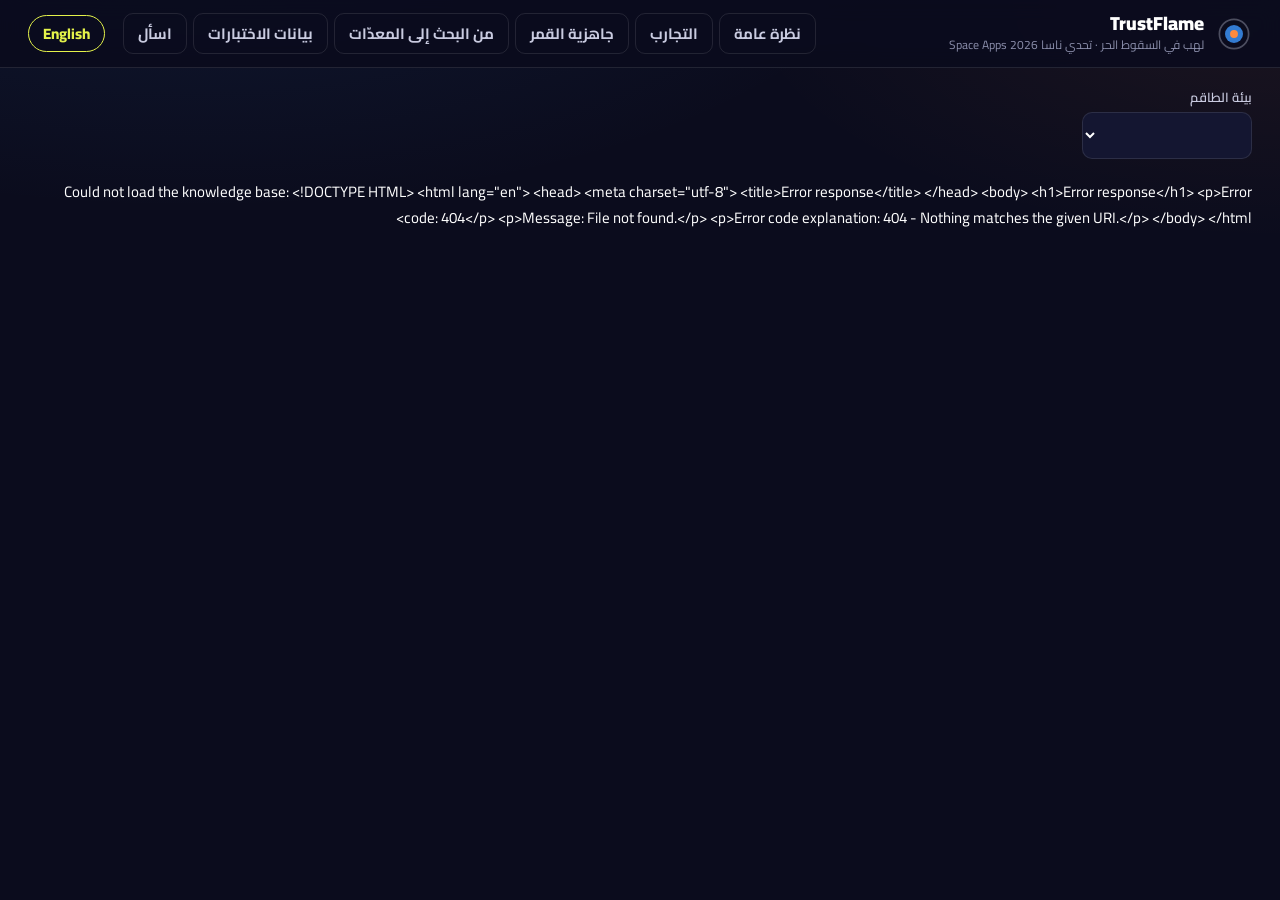
==== web/index.html @ 578441af "Step 3: website core with real NASA flame media FastAPI server and a bilingual (Arabic / English) da" ====
<!doctype html>
<html lang="ar" dir="rtl">
<head>
  <meta charset="utf-8">
  <meta name="viewport" content="width=device-width, initial-scale=1">
  <title>TrustFlame</title>
  <link rel="preconnect" href="https://fonts.googleapis.com">
  <link rel="preconnect" href="https://fonts.gstatic.com" crossorigin>
  <link rel="stylesheet" href="https://fonts.googleapis.com/css2?family=Cairo:wght@400;600;700;800;900&display=swap">
  <link rel="stylesheet" href="styles.css?v=1">
</head>
<body>
  <header class="topbar">
    <div class="brand">
      <svg class="logo" viewBox="0 0 32 32" aria-hidden="true">
        <circle cx="16" cy="16" r="13" fill="none" stroke="currentColor" stroke-width="1.5" opacity=".35"/>
        <circle cx="16" cy="16" r="8" class="logo-flame"/><circle cx="16" cy="16" r="3.5" class="logo-core"/>
      </svg>
      <div><div class="brand-name">TrustFlame</div><div class="brand-sub" data-i18n="brand_sub"></div></div>
    </div>
    <nav class="tabs" role="tablist">
      <button role="tab" data-view="overview" data-i18n="tab_overview"></button>
      <button role="tab" data-view="investigations" data-i18n="tab_investigations"></button>
      <button role="tab" data-view="moon" data-i18n="tab_moon"></button>
      <button role="tab" data-view="equipment" data-i18n="tab_equipment"></button>
      <button role="tab" data-view="data" data-i18n="tab_data"></button>
      <button role="tab" data-view="ask" data-i18n="tab_ask"></button>
    </nav>
    <button id="lang" class="lang-btn" type="button"></button>
  </header>

  <div class="filters" id="filters">
    <label class="field"><span data-i18n="scenario_label"></span><select id="scenario"></select></label>
    <div class="scenario-note" id="scenario-note"></div>
  </div>

  <main>
    <section id="view-overview" class="view"></section>
    <section id="view-investigations" class="view" hidden></section>
    <section id="view-moon" class="view" hidden></section>
    <section id="view-equipment" class="view" hidden></section>
    <section id="view-data" class="view" hidden></section>
    <section id="view-ask" class="view" hidden></section>
  </main>

  <aside id="drawer" class="drawer" hidden></aside>
  <div id="scrim" class="scrim" hidden></div>
  <div id="tooltip" class="tooltip" hidden role="status"></div>
  <footer class="foot" id="foot"></footer>
  <script type="module" src="main.js?v=1"></script>
</body>
</html>
---- web/styles.css ----
/* TrustFlame: dark theme modelled on the NASA Space Apps challenge page.
   Lime is the UI accent; chart colours use a colour-blind-checked dark palette. Works in RTL (Arabic) and LTR (English). */
:root {
  color-scheme: dark;
  --page: #0b0c1d; --surface: #141631; --surface-2: #1d2042; --surface-3: #262a52;
  --text: #ffffff; --text-2: #c9cbe0; --muted: #8b8eab;
  --grid: #262a4a; --axis: #3b3f66; --border: rgba(255, 255, 255, .10);
  --lime: #e4f24a; --lime-ink: #0b0c1d; --flame: #ff8a3d;
  --s1: #3987e5; --s2: #d95926; --s3: #199e70; --s4: #c98500; --deemph: #4a4e72; --seq-light: #1b3260;
  --good: #0ca30c; --warning: #fab219; --critical: #d03b3b;
  --good-ink: #5ad35a; --critical-ink: #ff8f8f; --warning-ink: #fbc54d;
  --radius: 14px; --shadow: 0 10px 40px rgba(0, 0, 0, .45);
  --font: "Cairo", "Segoe UI", Tahoma, system-ui, sans-serif;
}
* { box-sizing: border-box; }
body {
  margin: 0; background: var(--page); color: var(--text); font: 15px/1.7 var(--font);
  background-image: radial-gradient(1200px 500px at 15% -10%, rgba(57, 135, 229, .10), transparent 60%),
                    radial-gradient(900px 400px at 100% 0%, rgba(255, 138, 61, .07), transparent 60%);
  background-attachment: fixed;
}
h1, h2, h3, h4, p { margin: 0; }
button, select, input, textarea { font: inherit; color: inherit; }
a { color: #8fc0ff; text-underline-offset: 3px; }
:focus-visible { outline: 2px solid var(--lime); outline-offset: 2px; border-radius: 6px; }
.ltr { direction: ltr; unicode-bidi: isolate; }
[hidden] { display: none !important; }

/* top bar */
.topbar { position: sticky; top: 0; z-index: 20; display: flex; align-items: center; gap: 18px; padding: 12px 28px;
  background: rgba(11, 12, 29, .9); backdrop-filter: blur(10px); border-bottom: 1px solid var(--border); }
.brand { display: flex; align-items: center; gap: 12px; }
.logo { width: 36px; height: 36px; color: var(--text-2); flex: none; }
.logo-flame { fill: var(--s1); opacity: .9; } .logo-core { fill: var(--flame); }
.brand-name { font-weight: 900; font-size: 19px; line-height: 1.2; }
.brand-sub { color: var(--muted); font-size: 12px; white-space: nowrap; }
.tabs { display: flex; gap: 6px; margin-inline-start: auto; overflow-x: auto; scrollbar-width: none; }
.tabs::-webkit-scrollbar { display: none; }
.tabs button { border: 1px solid var(--border); background: transparent; padding: 7px 14px; border-radius: 10px; cursor: pointer; color: var(--text-2); font-weight: 700; white-space: nowrap; }
.tabs button:hover { background: var(--surface-2); color: var(--text); }
.tabs button[aria-selected="true"] { background: #fff; color: var(--lime-ink); border-color: #fff; }
.lang-btn { border: 1px solid var(--lime); background: transparent; color: var(--lime); font-weight: 800; border-radius: 999px; padding: 5px 14px; cursor: pointer; white-space: nowrap; }
.lang-btn:hover { background: var(--lime); color: var(--lime-ink); }

/* filter row */
.filters { display: flex; align-items: end; gap: 18px; flex-wrap: wrap; padding: 18px 28px 0; max-width: 1400px; margin: 0 auto; }
.field { display: grid; gap: 4px; font-size: 13px; color: var(--text-2); font-weight: 600; }
.field select, .field input { background: var(--surface); border: 1px solid var(--border); border-radius: 10px; padding: 8px 12px; min-width: 170px; font-size: 14.5px; color: var(--text); }
.field select option { background: var(--surface); }
.scenario-note { font-size: 13.5px; color: var(--text-2); padding-bottom: 9px; max-width: 820px; }
.scenario-note b { color: var(--lime); }

main { max-width: 1400px; margin: 0 auto; padding: 20px 28px 56px; }
.view { display: grid; gap: 20px; }

/* hero */
.hero { position: relative; overflow: hidden; border-radius: 22px; min-height: 380px; padding: 48px 44px; display: grid; align-content: center; gap: 18px;
  background: #07070f url("media/PSI-25_1.jpg") no-repeat; background-size: cover; background-position: left center; border: 1px solid var(--border); }
.hero::after { content: ""; position: absolute; inset: 0; background: inherit; transform: scaleX(-1); }
.hero::before { content: ""; position: absolute; inset: 0; z-index: 1; background: linear-gradient(to left, rgba(7, 7, 15, .97), rgba(7, 7, 15, .85) 45%, rgba(7, 7, 15, .1) 85%); }
html[dir="ltr"] .hero { background-position: right center; }
html[dir="ltr"] .hero::after { transform: none; }
html[dir="ltr"] .hero::before { background: linear-gradient(to right, rgba(7, 7, 15, .97), rgba(7, 7, 15, .85) 45%, rgba(7, 7, 15, .1) 85%); }
.hero > * { position: relative; z-index: 2; max-width: 720px; }
.kicker, .tag { color: var(--lime); font-weight: 800; font-size: 13.5px; }
.hero h1 { font-size: clamp(30px, 4.4vw, 54px); font-weight: 900; line-height: 1.25; }
.hero p { color: var(--text-2); font-size: 16.5px; }
.cta { display: flex; gap: 12px; flex-wrap: wrap; margin-top: 6px; }
.credit { position: absolute !important; bottom: 10px; left: 16px; font-size: 11px; color: rgba(255, 255, 255, .5); max-width: none !important; }
html[dir="ltr"] .credit { left: auto; right: 16px; }

/* cards & grids */
.card { background: var(--surface); border: 1px solid var(--border); border-radius: var(--radius); padding: 20px 22px; min-width: 0; }
.card h3 { font-size: 18px; font-weight: 800; }
.sub { color: var(--text-2); font-size: 13.5px; margin-top: 2px; }
.card-head { display: flex; justify-content: space-between; align-items: start; gap: 12px; margin-bottom: 14px; }
.grid-2 { display: grid; grid-template-columns: minmax(0, 1.25fr) minmax(0, 1fr); gap: 20px; }
.grid-even { display: grid; grid-template-columns: repeat(2, minmax(0, 1fr)); gap: 20px; }
@media (max-width: 1000px) { .grid-2, .grid-even { grid-template-columns: minmax(0, 1fr); } }
.kpis { display: grid; grid-template-columns: repeat(5, minmax(0, 1fr)); gap: 14px; }
@media (max-width: 1000px) { .kpis { grid-template-columns: repeat(2, minmax(0, 1fr)); } }
.kpi { background: var(--surface); border: 1px solid var(--border); border-radius: var(--radius); padding: 16px 18px; }
.kpi .label { color: var(--text-2); font-size: 13.5px; font-weight: 600; }
.kpi .value { font-size: 32px; font-weight: 900; line-height: 1.25; }
.kpi .hint { color: var(--muted); font-size: 12.5px; }
.insights { display: grid; grid-template-columns: repeat(3, minmax(0, 1fr)); gap: 14px; }
@media (max-width: 1000px) { .insights { grid-template-columns: minmax(0, 1fr); } }
.insight { border: 1px solid var(--border); border-inline-start: 4px solid var(--s1); border-radius: 12px; padding: 14px 16px; background: var(--surface); }
.insight.gap { border-inline-start-color: var(--flame); }
.insight .big { font-size: 17px; font-weight: 800; margin: 2px 0 6px; line-height: 1.5; }
.insight p { color: var(--text-2); font-size: 14px; }

/* chips, badges, buttons */
.chips { display: flex; flex-wrap: wrap; gap: 6px; }
.chip { display: inline-flex; align-items: center; gap: 6px; padding: 2px 10px; border-radius: 999px; background: var(--surface-2); color: var(--text-2); font-size: 12.5px; white-space: nowrap; font-weight: 600; border: 1px solid transparent; }
.chip.btn { cursor: pointer; } .chip.btn:hover { border-color: var(--lime); color: var(--text); }
.tier::before { content: ""; width: 7px; height: 7px; border-radius: 50%; background: var(--deemph); }
.tier.direct::before { background: var(--lime); } .tier.related::before { background: var(--s1); }
.badge { display: inline-flex; align-items: center; gap: 6px; font-size: 13px; font-weight: 800; padding: 3px 10px; border-radius: 8px; white-space: nowrap; }
.badge.ok { color: var(--good-ink); background: rgba(12, 163, 12, .16); }
.badge.warn { color: var(--warning-ink); background: rgba(250, 178, 25, .14); }
.badge.bad { color: var(--critical-ink); background: rgba(208, 59, 59, .18); }
.badge.meta { color: var(--text-2); background: var(--surface-2); }
.btn { border: 1px solid var(--border); background: var(--surface-2); border-radius: 10px; padding: 8px 16px; cursor: pointer; font-weight: 700; text-decoration: none; color: var(--text); display: inline-flex; align-items: center; gap: 6px; }
.btn:hover { background: var(--surface-3); }
.btn.primary { background: var(--lime); color: var(--lime-ink); border-color: transparent; font-weight: 800; }
.btn.big { padding: 12px 24px; font-size: 17px; border-radius: 6px; }
.btn.ghost { background: transparent; border-color: rgba(255, 255, 255, .35); }
.btn.small { padding: 4px 12px; font-size: 13px; }
.btn[disabled] { opacity: .5; cursor: default; }
.linklike { border: 0; background: none; padding: 0; color: #8fc0ff; cursor: pointer; text-decoration: underline; text-underline-offset: 3px; font-weight: 600; }

/* ranked rows and score bars */
.rank-row { display: grid; grid-template-columns: 26px minmax(0, 1fr) 200px; gap: 14px; align-items: center; padding: 10px 8px; border-top: 1px solid var(--grid); cursor: pointer; border-radius: 8px; }
.rank-row:first-of-type { border-top: 0; } .rank-row:hover { background: var(--surface-2); }
.rank-n { color: var(--muted); font-weight: 800; text-align: center; }
.rank-name { font-weight: 800; }
.rank-title { color: var(--text-2); font-size: 13px; white-space: nowrap; overflow: hidden; text-overflow: ellipsis; }
.score { display: grid; grid-template-columns: minmax(0, 1fr) 32px; gap: 10px; align-items: center; }
.score-num { font-weight: 900; text-align: end; }
.seg { display: flex; gap: 2px; height: 8px; background: var(--surface-2); border-radius: 4px; overflow: hidden; }
.seg i { display: block; height: 100%; }
.legend { display: flex; flex-wrap: wrap; gap: 4px 16px; font-size: 12.5px; color: var(--text-2); }
.legend span { display: inline-flex; align-items: center; gap: 6px; }
.legend i { width: 10px; height: 10px; border-radius: 2px; display: inline-block; }
.meter-row { display: grid; grid-template-columns: 260px minmax(0, 1fr) 30px; gap: 12px; align-items: center; padding: 7px 0; }
.meter-row button { text-align: start; }
.meter { height: 8px; background: var(--seq-light); border-radius: 4px; } .meter i { display: block; height: 100%; background: var(--s1); border-radius: 4px; }
.meter-val { text-align: end; font-weight: 800; }

/* charts: numeric axes stay left-to-right in both languages */
.chart { width: 100%; direction: ltr; }
.chart svg { display: block; width: 100%; height: auto; overflow: visible; }
.chart text { fill: var(--text-2); font-size: 12.5px; font-family: var(--font); }
.chart .tick { fill: var(--muted); } .chart .name { fill: var(--text); font-weight: 600; }
.chart .gridline { stroke: var(--grid); } .chart .axis { stroke: var(--axis); }
.chart .ref { stroke: var(--lime); opacity: .75; } .chart .ref-label { fill: var(--lime); font-size: 12px; font-weight: 700; }
.chart .hit { fill: transparent; cursor: pointer; } .chart .hl { fill: var(--surface-2); opacity: 0; } .chart g:hover > .hl { opacity: 1; }
.chart .dot { stroke: var(--surface); stroke-width: 2; }
.tooltip { position: fixed; z-index: 60; pointer-events: none; background: var(--surface-2); border: 1px solid var(--border); box-shadow: var(--shadow); border-radius: 10px; padding: 9px 12px; font-size: 13px; max-width: 320px; }
.tooltip .t-title { font-weight: 800; margin-bottom: 3px; }
.tooltip .t-row { display: flex; justify-content: space-between; gap: 16px; color: var(--text-2); }
.tooltip .t-row b { color: var(--text); }

/* investigation cards */
.inv-filters { display: flex; flex-wrap: wrap; gap: 14px; align-items: end; }
.inv-filters .count { margin-inline-start: auto; color: var(--text-2); font-size: 14px; padding-bottom: 9px; }
.inv-card { display: grid; grid-template-columns: 38px minmax(0, 1fr) 220px; gap: 16px; padding: 18px 20px; cursor: pointer; }
.inv-card:hover { border-color: var(--lime); }
.inv-card .n { font-size: 22px; font-weight: 900; color: var(--muted); text-align: center; }
.inv-card h3 { font-size: 19px; font-weight: 900; }
.inv-card .title { color: var(--text-2); font-size: 13.5px; margin-bottom: 8px; }
.facts { display: flex; flex-wrap: wrap; gap: 4px 18px; font-size: 13.5px; color: var(--text-2); margin-top: 10px; }
.facts b { color: var(--text); }
.inv-card .sum { margin-top: 8px; font-size: 14px; color: var(--text-2); display: -webkit-box; -webkit-line-clamp: 2; -webkit-box-orient: vertical; overflow: hidden; }
.inv-side { display: grid; gap: 6px; align-content: start; }
.inv-side .total { font-size: 28px; font-weight: 900; line-height: 1.2; }
.inv-side .total small { font-size: 13px; color: var(--muted); font-weight: 500; }
.inv-side .why { font-size: 12.5px; color: var(--text-2); }
@media (max-width: 760px) { .inv-card { grid-template-columns: minmax(0, 1fr); } .inv-card .n { display: none; } }

/* drawer: slides in from the end side */
.scrim { position: fixed; inset: 0; background: rgba(0, 0, 0, .55); z-index: 30; }
.drawer { position: fixed; top: 0; bottom: 0; left: 0; width: min(720px, 100vw); z-index: 40; background: var(--surface); box-shadow: var(--shadow);
  overflow-y: auto; padding: 22px 26px 44px; display: grid; gap: 18px; align-content: start; border-inline-end: 1px solid var(--border); }
html[dir="ltr"] .drawer { left: auto; right: 0; }
.drawer h2 { font-size: 26px; font-weight: 900; line-height: 1.3; }
.drawer .close { position: sticky; top: 0; justify-self: end; z-index: 2; }
.drawer section { display: grid; gap: 8px; }
.drawer h4 { font-size: 14px; color: var(--lime); font-weight: 800; }
.lead { font-size: 15.5px; }
.prose { white-space: pre-line; color: var(--text-2); font-size: 13.5px; }
.kv { display: grid; grid-template-columns: 170px minmax(0, 1fr); gap: 5px 14px; font-size: 14px; }
.kv dt { color: var(--text-2); } .kv dd { margin: 0; }
details { border-top: 1px solid var(--grid); padding-top: 9px; }
details summary { cursor: pointer; font-weight: 700; }
details > div, details > ul { margin-top: 8px; }
ul.plain { margin: 0; padding-inline-start: 20px; display: grid; gap: 5px; color: var(--text-2); font-size: 13.5px; }
.warn { font-size: 13.5px; color: var(--text-2); border-inline-start: 4px solid var(--warning); padding: 6px 12px; background: var(--surface-2); border-radius: 8px; }
.empty { color: var(--text-2); padding: 28px; text-align: center; }
.foot { max-width: 1400px; margin: 0 auto; padding: 0 28px 32px; color: var(--muted); font-size: 12.5px; }

@media (max-width: 900px) {
  .topbar { flex-wrap: wrap; padding: 10px 16px; }
  .tabs { order: 3; width: 100%; margin: 0; }
  main, .filters { padding-left: 16px; padding-right: 16px; }
  .hero { padding: 32px 22px; min-height: 320px; }
  .rank-row { grid-template-columns: 22px minmax(0, 1fr) 120px; }
  .kv { grid-template-columns: 120px minmax(0, 1fr); }
}

/* Moon readiness tool */
.eq-hero { display: grid; gap: 8px; padding: 8px 0 4px; }
.eq-hero h1 { font-size: clamp(28px, 3.8vw, 46px); font-weight: 900; line-height: 1.25; }
.moon-controls { display: grid; gap: 16px; }
.moon-sliders { display: grid; grid-template-columns: repeat(2, minmax(0, 1fr)); gap: 24px; }
@media (max-width: 760px) { .moon-sliders { grid-template-columns: minmax(0, 1fr); } }
.moon-slider { display: grid; gap: 6px; font-weight: 700; color: var(--text-2); }
.moon-slider b { color: var(--lime); font-size: 18px; }
.moon-slider input[type=range] { width: 100%; accent-color: var(--lime); }
.chip.on { background: var(--lime); color: var(--lime-ink); }
.kpi.alarm { border-color: var(--critical); }
.kpi.alarm .value { color: var(--critical-ink); }
.moon-inv { padding: 10px 0; border-top: 1px solid var(--grid); display: grid; gap: 4px; }
.moon-inv:first-of-type { border-top: 0; }
.moon-outcome { font-size: 13px; color: var(--text-2); }
.warn-card { border-inline-start: 4px solid var(--warning); font-size: 14px; color: var(--text-2); }
table.cmp { border-collapse: collapse; width: 100%; font-size: 14px; }
table.cmp th, table.cmp td { text-align: start; vertical-align: top; padding: 8px 10px; border-top: 1px solid var(--grid); }
table.cmp thead th { border-top: 0; color: var(--text-2); font-size: 13px; }

/* data explorer */
.table-wrap { overflow: auto; max-height: 480px; border: 1px solid var(--grid); border-radius: 10px; direction: ltr; }
table.data { border-collapse: collapse; width: 100%; font-size: 13.5px; }
table.data th, table.data td { padding: 6px 10px; border-bottom: 1px solid var(--grid); white-space: nowrap; text-align: left; font-variant-numeric: tabular-nums; }
table.data th { position: sticky; top: 0; background: var(--surface-2); font-weight: 700; font-size: 13px; z-index: 1; }
table.data td.norm { background: rgba(57, 135, 229, .10); }
table.data th.norm { background: #22325c; }

/* Ask */
.ask-wrap { display: grid; gap: 20px; max-width: 1000px; margin: 0 auto; width: 100%; }
.ask-title { font-size: clamp(26px, 3.4vw, 40px); font-weight: 900; line-height: 1.3; }
.ask-form { display: grid; grid-template-columns: minmax(0, 1fr) auto; gap: 10px; margin-top: 14px; }
.ask-form textarea { resize: vertical; min-height: 52px; background: var(--surface-2); border: 1px solid var(--border); border-radius: 12px; padding: 12px 14px; font-size: 16px; }
.ask-form textarea:focus { border-color: var(--lime); outline: none; }
.msg-q { font-weight: 800; font-size: 18px; }
.pipeline { display: flex; gap: 6px; flex-wrap: wrap; font-size: 12.5px; color: var(--muted); }
.pipeline span { padding: 2px 10px; border-radius: 999px; background: var(--surface-2); font-weight: 600; }
.pipeline span.done { color: var(--good-ink); } .pipeline span.now { color: var(--lime-ink); background: var(--lime); }
.ai { border: 1px solid var(--border); border-radius: var(--radius); padding: 14px 16px; background: var(--surface); display: grid; gap: 12px; }
.ai-head { display: flex; align-items: center; gap: 10px; flex-wrap: wrap; }
.why { color: var(--text-2); font-size: 13.5px; }
.ai-text { font-size: 16.5px; line-height: 1.9; } .ai-text.en { font-size: 14px; color: var(--text-2); }
.claims { display: grid; gap: 9px; }
.claim { display: grid; grid-template-columns: 110px minmax(0, 1fr); gap: 10px; font-size: 13.5px; }
.claim.unsupported .c-text { text-decoration: line-through; color: var(--muted); }
.c-src { color: var(--text-2); font-size: 12.5px; margin-top: 2px; }
.stats { font-size: 12.5px; color: var(--muted); }
.spinner { width: 15px; height: 15px; border: 2px solid var(--grid); border-top-color: var(--lime); border-radius: 50%; display: inline-block; animation: spin .8s linear infinite; vertical-align: -2px; }
@keyframes spin { to { transform: rotate(360deg); } }
.evidence { display: grid; gap: 8px; }
.ev { border: 1px solid var(--grid); border-radius: 10px; padding: 9px 12px; font-size: 13px; cursor: pointer; }
.ev-head { display: flex; justify-content: space-between; gap: 10px; font-weight: 700; } .ev-head span { color: var(--muted); font-weight: 400; }
.ev p { color: var(--text-2); margin-top: 3px; display: -webkit-box; -webkit-line-clamp: 3; -webkit-box-orient: vertical; overflow: hidden; }
.ev.open p { display: block; }
@media (max-width: 900px) { .claim { grid-template-columns: minmax(0, 1fr); } }
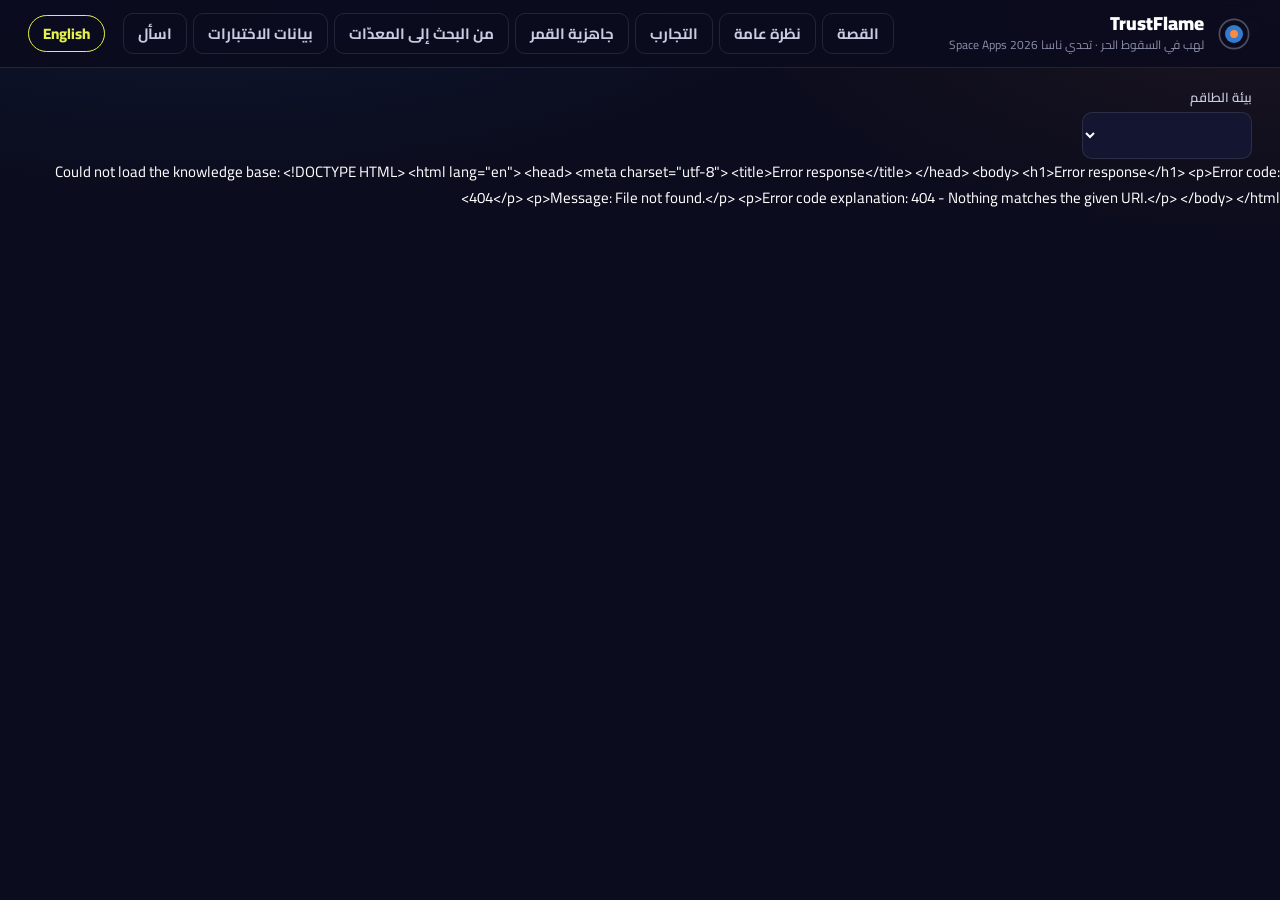
==== commit d06d8801: "Step 8: story home page told by scrolling - web/story.js: 10 scenes on a sticky stage (real ISS flam" ====
--- a/web/index.html
+++ b/web/index.html
@@ -19,6 +19,7 @@
       <div><div class="brand-name">TrustFlame</div><div class="brand-sub" data-i18n="brand_sub"></div></div>
     </div>
     <nav class="tabs" role="tablist">
+      <button role="tab" data-view="story" data-i18n="tab_story"></button>
       <button role="tab" data-view="overview" data-i18n="tab_overview"></button>
       <button role="tab" data-view="investigations" data-i18n="tab_investigations"></button>
       <button role="tab" data-view="moon" data-i18n="tab_moon"></button>
@@ -35,7 +36,8 @@
   </div>
 
   <main>
-    <section id="view-overview" class="view"></section>
+    <section id="view-story" class="view"></section>
+    <section id="view-overview" class="view" hidden></section>
     <section id="view-investigations" class="view" hidden></section>
     <section id="view-moon" class="view" hidden></section>
     <section id="view-equipment" class="view" hidden></section>
--- a/web/styles.css
+++ b/web/styles.css
@@ -244,3 +244,152 @@
 .ev p { color: var(--text-2); margin-top: 3px; display: -webkit-box; -webkit-line-clamp: 3; -webkit-box-orient: vertical; overflow: hidden; }
 .ev.open p { display: block; }
 @media (max-width: 900px) { .claim { grid-template-columns: minmax(0, 1fr); } }
+
+/* research to equipment */
+.eq-kpis { grid-template-columns: repeat(4, minmax(0, 1fr)); }
+.eq-key { border-inline-start: 4px solid var(--flame); display: grid; gap: 10px; }
+.eq-key h2 { font-size: 22px; font-weight: 900; line-height: 1.4; }
+.eq-nav { margin: 4px 0; }
+.eq-cat { scroll-margin-top: 90px; }
+.eq-cat .sub { color: var(--text-2); font-size: 14px; margin-top: 4px; }
+.eq-cols { display: grid; grid-template-columns: minmax(0, 1.4fr) minmax(0, 1fr); gap: 22px; }
+@media (max-width: 1000px) { .eq-cols { grid-template-columns: minmax(0, 1fr); } }
+.eq-col-title { font-size: 13.5px; color: var(--lime); font-weight: 800; margin-bottom: 2px; }
+.eq-link { border-top: 1px solid var(--border); padding: 12px 0; display: grid; gap: 6px; }
+.eq-link p { font-size: 14px; }
+.eq-link-head { display: flex; align-items: center; gap: 8px; flex-wrap: wrap; }
+.eq-acc { color: var(--muted); font-size: 12px; }
+.quote { margin: 0; padding: 2px 0 2px 12px; border-left: 3px solid var(--s3); color: var(--text-2); font-size: 13.5px; font-style: italic; line-height: 1.6; text-align: left; }
+.eq-src { font-size: 12.5px; }
+.chip.spin { background: rgba(25, 158, 112, .18); color: #7fe0bd; }
+.eq-section { font-size: 20px; font-weight: 900; margin-top: 10px; }
+.eq-lesson { display: grid; gap: 8px; align-content: start; }
+
+/* oxygen share vs amount card (Moon page) */
+.o2-grid { display: grid; grid-template-columns: repeat(3, minmax(0, 1fr)); gap: 14px; margin-bottom: 12px; }
+@media (max-width: 900px) { .o2-grid { grid-template-columns: minmax(0, 1fr); } }
+.o2-col { background: var(--surface-2); border-radius: 12px; padding: 12px 14px; display: grid; gap: 4px; align-content: start; }
+.o2-col.hi { outline: 1px solid var(--flame); }
+.o2-col .label { color: var(--text-2); font-weight: 700; font-size: 13.5px; }
+.o2-row { display: flex; justify-content: space-between; gap: 10px; font-size: 13.5px; color: var(--text-2); }
+.o2-row b { color: var(--text); }
+.o2-big { font-size: 30px; font-weight: 900; color: var(--flame); line-height: 1.2; }
+.o2-big.small { font-size: 22px; color: var(--text); margin-top: 6px; }
+
+/* team test results on the Ask page */
+.eval { margin-top: 12px; font-size: 13.5px; color: var(--text-2); }
+.eval summary { cursor: pointer; display: flex; gap: 8px; align-items: center; }
+.eval table { margin-top: 8px; }
+
+/* ---------- story (home page): a sticky stage with steps scrolling over it ---------- */
+main:has(> #view-story:not([hidden])) { max-width: none; padding: 0; }
+.story { position: relative; --tb: 64px; --sh: calc(100vh - var(--tb)); }
+@supports (height: 100dvh) { .story { --sh: calc(100dvh - var(--tb)); } }
+.st-progress { position: sticky; top: var(--tb); height: 3px; margin-bottom: -3px; z-index: 6; }
+.st-progress i { display: block; height: 100%; width: 0; background: var(--lime); }
+.st-stage { position: sticky; top: var(--tb); height: var(--sh); overflow: hidden; background: #05060f; }
+.st-layer { position: absolute; inset: 0; opacity: 0; visibility: hidden; transition: opacity .7s ease, visibility 0s .7s; background: #070818; }
+.st-layer.on { opacity: 1; visibility: visible; transition: opacity .7s ease; }
+.st-layer video, .st-layer img { position: absolute; inset: 0; width: 100%; height: 100%; object-fit: cover; }
+.st-shade { position: absolute; inset: 0; background: linear-gradient(to top, rgba(5, 6, 15, .9), rgba(5, 6, 15, .3) 55%, rgba(5, 6, 15, .55)); }
+.st-credit { position: absolute; top: 12px; inset-inline-end: 16px; z-index: 2; font-size: 11.5px; color: rgba(255, 255, 255, .62); }
+.k-flame video { inset: 0 auto 0 0; width: 64%; filter: brightness(1.8); }
+[dir="ltr"] .k-flame video { inset: 0 0 0 auto; }
+.k-flame .st-shade { background: linear-gradient(to top, rgba(5, 6, 15, .75), rgba(5, 6, 15, 0) 40%); }
+.k-apollo, .k-mir { background: radial-gradient(55% 55% at 50% 45%, rgba(255, 138, 61, .17), transparent 70%), #05060f; }
+
+.st-steps { position: relative; z-index: 3; margin-top: calc(-1 * var(--sh)); pointer-events: none; }
+.st-step { min-height: calc(var(--sh) * 1.2); display: flex; align-items: center; padding: 0 6vw; }
+.st-step.first, .st-step.last { min-height: var(--sh); }
+.st-panel { pointer-events: auto; width: min(480px, 42vw); display: grid; gap: 14px; padding: 26px 28px; border-radius: 20px;
+  background: rgba(11, 12, 29, .82); border: 1px solid var(--border); backdrop-filter: blur(10px);
+  opacity: .2; transform: translateY(26px); transition: opacity .5s ease, transform .5s ease; }
+.st-step.on .st-panel { opacity: 1; transform: none; }
+.st-panel h1 { font-size: clamp(27px, 3.6vw, 50px); font-weight: 900; line-height: 1.25; }
+.st-panel h2 { font-size: clamp(21px, 2.5vw, 33px); font-weight: 900; line-height: 1.35; }
+.st-panel p { color: var(--text-2); font-size: 15.5px; }
+.st-panel p.after { color: var(--text); border-inline-start: 3px solid var(--s3); padding-inline-start: 12px; font-size: 14.5px; }
+.st-panel .cta { display: flex; gap: 12px; align-items: center; flex-wrap: wrap; }
+.st-hint { color: var(--lime); font-weight: 800; animation: st-bob 1.6s ease-in-out infinite; }
+@keyframes st-bob { 50% { transform: translateY(5px); } }
+.st-quote { margin: 0; padding-left: 12px; border-left: 3px solid var(--flame); display: grid; gap: 4px; text-align: left; direction: ltr; }
+.st-quote blockquote { margin: 0; font-style: italic; color: #fff; font-size: 14.5px; line-height: 1.6; }
+.st-quote figcaption { font-size: 12px; }
+
+.st-viz { position: absolute; z-index: 2; inset-inline-end: 6vw; top: 50%; transform: translateY(-50%); width: min(44vw, 580px); }
+.viz-title { color: var(--lime); font-weight: 800; font-size: 14px; margin-bottom: 12px; }
+.viz-note { color: var(--muted); font-size: 12.5px; margin-top: 10px; }
+.gap-chart .viz-note { color: var(--critical-ink); font-weight: 800; font-size: 14.5px; }
+
+.bignum { text-align: center; }
+.bn-year { font-size: clamp(70px, 15vw, 230px); font-weight: 900; line-height: 1; color: rgba(255, 255, 255, .07); }
+.bn-val { font-size: clamp(64px, 11vw, 170px); font-weight: 900; line-height: 1; color: var(--flame); margin-top: -.42em; }
+.bn-label { color: var(--text-2); font-weight: 700; font-size: clamp(14px, 1.4vw, 19px); margin-top: 8px; }
+
+.vbars-row { display: grid; grid-template-columns: repeat(3, minmax(0, 1fr)); gap: 18px; align-items: end; text-align: center; }
+.vbar-val { font-weight: 900; font-size: clamp(20px, 2.4vw, 32px); }
+.vbar-track { height: clamp(120px, 34vh, 300px); display: flex; align-items: flex-end; background: rgba(255, 255, 255, .06); border-radius: 10px; overflow: hidden; margin: 6px 0; }
+.vbar-track i { display: block; width: 100%; height: 0; background: var(--s1); transition: height 1s cubic-bezier(.2, .8, .2, 1); transition-delay: calc(var(--i) * .22s); }
+.st-layer.on .vbar-track i { height: var(--h); }
+.vbar.hot .vbar-track i { background: var(--flame); } .vbar.hot .vbar-val { color: var(--flame); }
+.vbar-name { font-weight: 800; font-size: 14px; } .vbar-sub { color: var(--muted); font-size: 12.5px; }
+
+.counters { display: grid; grid-template-columns: repeat(3, minmax(0, 1fr)); gap: 14px; text-align: center; }
+.counter b { display: block; font-size: clamp(30px, 5vw, 76px); font-weight: 900; color: var(--lime); line-height: 1.15; }
+.counter span { color: #fff; font-weight: 700; font-size: 13.5px; }
+
+.gap-rows { position: relative; display: grid; gap: 9px; padding-top: 24px; }
+.gap-row { position: relative; z-index: 1; }
+.gap-name { font-size: 12.5px; color: var(--text-2); display: flex; gap: 8px; } .gap-name b { color: #fff; }
+.gap-track { height: 14px; background: rgba(255, 255, 255, .06); border-radius: 4px; overflow: hidden; }
+.gap-track i { display: block; height: 100%; width: 0; background: var(--s1); border-radius: 4px; transition: width .9s ease; transition-delay: calc(var(--i) * .12s); }
+.st-layer.on .gap-track i { width: var(--w); }
+.gap-zone { position: absolute; top: 22px; bottom: 0; border-left: 1px dashed var(--critical); border-right: 1px dashed var(--critical);
+  background: repeating-linear-gradient(135deg, rgba(208, 59, 59, .30) 0 6px, rgba(208, 59, 59, .10) 6px 12px); }
+.gap-zone span { position: absolute; top: 50%; left: 50%; transform: translate(-50%, -50%); white-space: nowrap; font-size: 12px; font-weight: 800; color: var(--critical-ink); background: rgba(5, 6, 15, .78); padding: 1px 7px; border-radius: 6px; z-index: 2; }
+.gap-line { position: absolute; top: 0; bottom: 0; border-left: 2px solid; }
+.gap-line span { position: absolute; top: 0; white-space: nowrap; font-size: 11.5px; font-weight: 800; line-height: 1.4; }
+.gap-line.earth { border-color: var(--s3); color: #7fe0bd; } .gap-line.moon { border-color: var(--flame); color: var(--flame); }
+.gap-line.earth span { transform: translateX(-100%); padding-right: 6px; } .gap-line.moon span { padding-left: 6px; }
+
+.pipe { list-style: none; margin: 0; padding: 0; display: grid; gap: 10px; }
+.pipe li { display: flex; gap: 12px; align-items: center; padding: 10px 14px; border-radius: 12px; background: rgba(20, 22, 49, .9); border: 1px solid var(--border);
+  opacity: .18; transition: opacity .45s ease; transition-delay: calc(var(--i) * .32s); }
+.st-layer.on .pipe li { opacity: 1; }
+.pipe li.guard { border-color: var(--lime); }
+.pipe-n { flex: none; width: 30px; height: 30px; border-radius: 50%; display: grid; place-items: center; font-weight: 900; background: var(--surface-3); }
+.pipe li.guard .pipe-n { background: var(--lime); color: var(--lime-ink); }
+.pipe-sub { color: var(--text-2); font-size: 13px; }
+
+.proof { display: grid; gap: 10px; padding: 16px 18px; border-radius: 16px; background: rgba(20, 22, 49, .92); border: 1px solid var(--border); max-height: 82%; overflow: auto; }
+.proof-q { font-weight: 800; font-size: 14.5px; text-align: left; }
+.proof-claim { display: grid; gap: 4px; justify-items: start; text-align: left; direction: ltr; }
+.proof-claim p { font-size: 13.5px; color: var(--text); margin: 0; }
+.proof-claim.bad p { text-decoration: line-through; color: var(--muted); }
+.proof-src { font-size: 11.5px; color: var(--muted); }
+.proof-declined { border-top: 1px solid var(--border); padding-top: 10px; display: grid; gap: 6px; justify-items: start; direction: ltr; }
+.proof .viz-note { margin: 0; }
+
+.tiles { display: grid; grid-template-columns: repeat(2, minmax(0, 1fr)); gap: 10px; }
+.tile { display: grid; gap: 2px; align-content: start; padding: 12px 14px; border-radius: 12px; background: rgba(20, 22, 49, .9); border: 1px solid var(--border); }
+.tile b { color: var(--lime); font-size: 19px; font-weight: 900; } .tile span { color: var(--text-2); font-size: 12.5px; line-height: 1.5; }
+
+.st-links { display: grid; grid-template-columns: repeat(2, minmax(0, 1fr)); gap: 10px; }
+.st-link { display: grid; gap: 2px; text-align: start; padding: 12px 14px; border-radius: 12px; cursor: pointer; background: var(--surface-2); border: 1px solid var(--border); }
+.st-link:hover { border-color: var(--lime); } .st-link b { font-size: 15px; } .st-link span { color: var(--text-2); font-size: 12.5px; }
+.st-step.last .st-panel { width: min(620px, 88vw); margin: 0 auto; }
+
+@media (max-width: 900px) {
+  .st-step { align-items: flex-end; padding: 0 12px 3vh; }
+  .st-panel { width: 100%; padding: 16px 18px; gap: 9px; border-radius: 16px; }
+  .st-panel p { font-size: 14px; } .st-quote blockquote { font-size: 13.5px; }
+  .st-viz { inset-inline: 14px; width: auto; top: 44px; transform: none; }
+  .bn-val { margin-top: -.5em; }
+  .k-flame video, [dir="ltr"] .k-flame video { inset: 0 0 auto 0; width: 100%; height: 58%; }
+  .vbar-track { height: clamp(90px, 20vh, 180px); }
+  .proof { max-height: 44%; } .tiles .tile span { font-size: 12px; }
+  .st-shade { background: linear-gradient(to top, rgba(5, 6, 15, .95) 40%, rgba(5, 6, 15, .25) 75%, rgba(5, 6, 15, .5)); }
+}
+@media (prefers-reduced-motion: reduce) {
+  .st-layer, .st-panel, .vbar-track i, .gap-track i, .pipe li { transition: none !important; } .st-hint { animation: none; }
+}
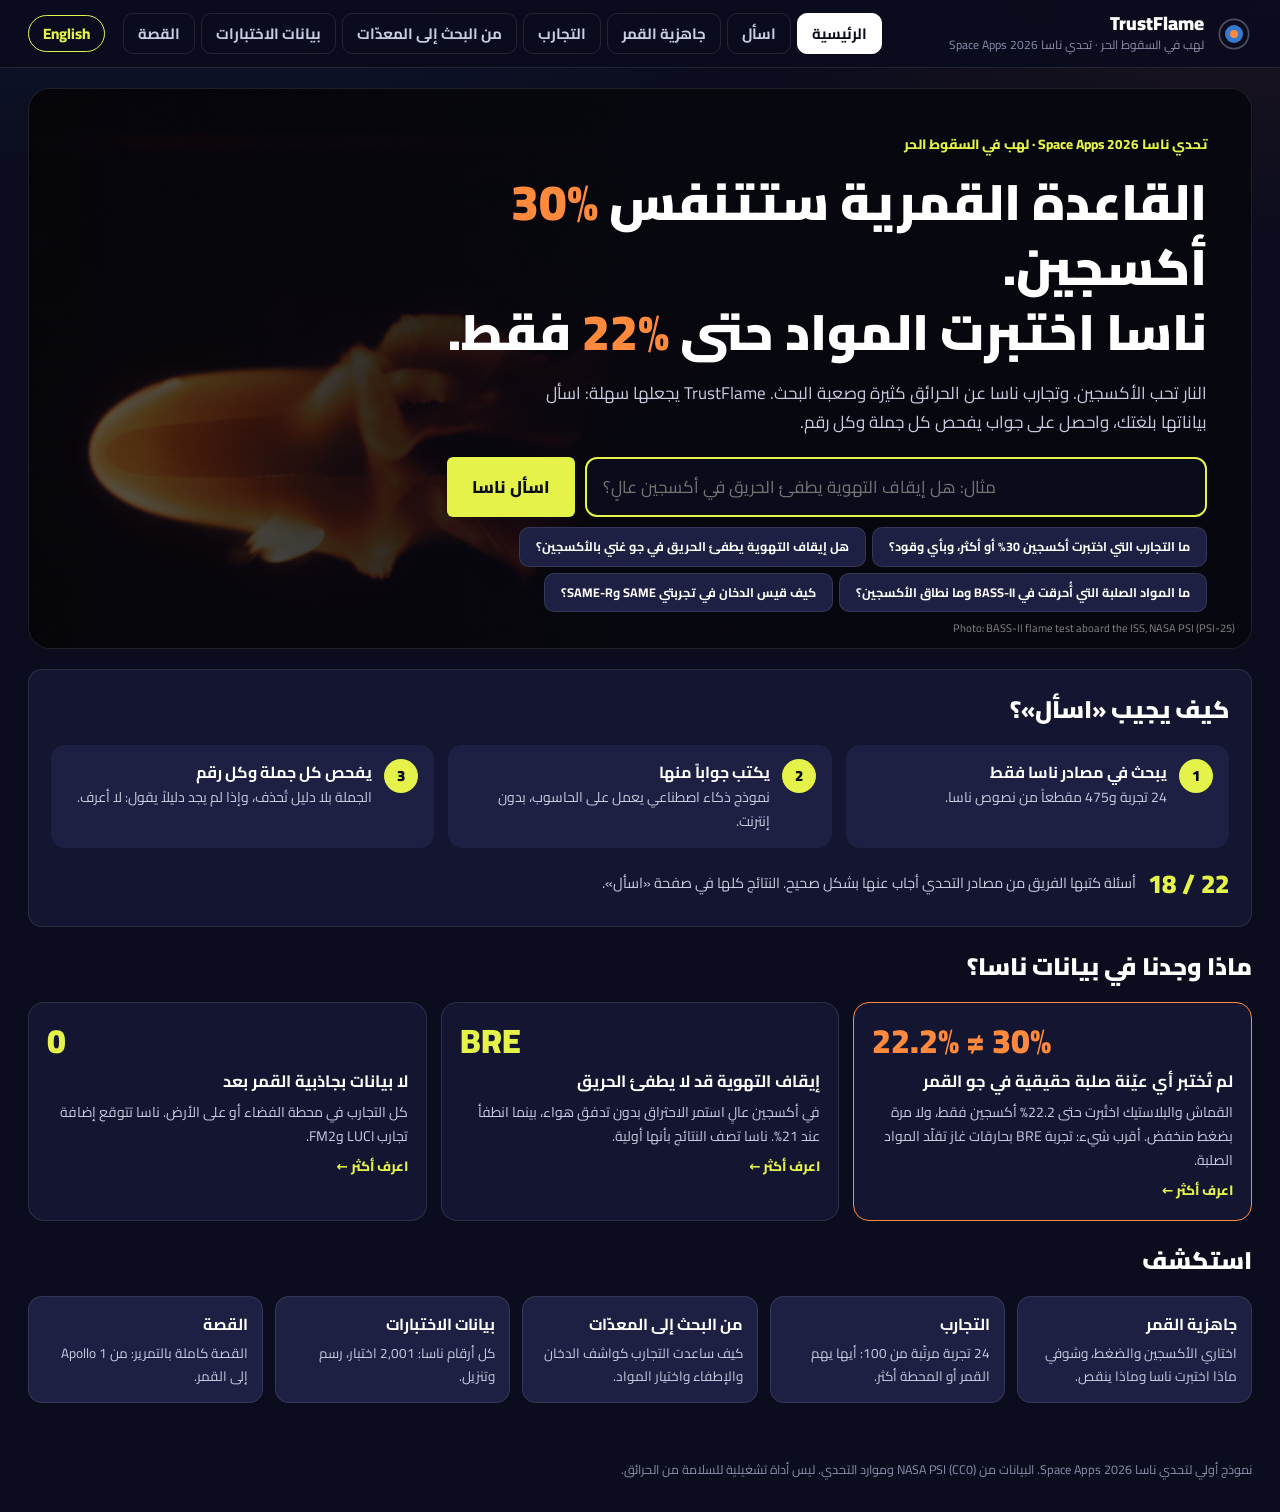
==== commit b4c5047d: "Simple home page with Ask in front; simpler equipment page; Ask searches on the public link - web/ho" ====
--- a/web/index.html
+++ b/web/index.html
@@ -19,13 +19,13 @@
       <div><div class="brand-name">TrustFlame</div><div class="brand-sub" data-i18n="brand_sub"></div></div>
     </div>
     <nav class="tabs" role="tablist">
-      <button role="tab" data-view="story" data-i18n="tab_story"></button>
-      <button role="tab" data-view="overview" data-i18n="tab_overview"></button>
+      <button role="tab" data-view="home" data-i18n="tab_home"></button>
+      <button role="tab" data-view="ask" data-i18n="tab_ask"></button>
+      <button role="tab" data-view="moon" data-i18n="tab_moon"></button>
       <button role="tab" data-view="investigations" data-i18n="tab_investigations"></button>
-      <button role="tab" data-view="moon" data-i18n="tab_moon"></button>
       <button role="tab" data-view="equipment" data-i18n="tab_equipment"></button>
       <button role="tab" data-view="data" data-i18n="tab_data"></button>
-      <button role="tab" data-view="ask" data-i18n="tab_ask"></button>
+      <button role="tab" data-view="story" data-i18n="tab_story"></button>
     </nav>
     <button id="lang" class="lang-btn" type="button"></button>
   </header>
@@ -36,7 +36,8 @@
   </div>
 
   <main>
-    <section id="view-story" class="view"></section>
+    <section id="view-home" class="view"></section>
+    <section id="view-story" class="view" hidden></section>
     <section id="view-overview" class="view" hidden></section>
     <section id="view-investigations" class="view" hidden></section>
     <section id="view-moon" class="view" hidden></section>
--- a/web/styles.css
+++ b/web/styles.css
@@ -319,6 +319,7 @@
 .st-viz { position: absolute; z-index: 2; inset-inline-end: 6vw; top: 50%; transform: translateY(-50%); width: min(44vw, 580px); }
 .viz-title { color: var(--lime); font-weight: 800; font-size: 14px; margin-bottom: 12px; }
 .viz-note { color: var(--muted); font-size: 12.5px; margin-top: 10px; }
+.viz-foot { color: var(--muted); font-size: 12px; margin-top: 6px; line-height: 1.6; }
 .gap-chart .viz-note { color: var(--critical-ink); font-weight: 800; font-size: 14.5px; }
 
 .bignum { text-align: center; }
@@ -393,3 +394,82 @@
 @media (prefers-reduced-motion: reduce) {
   .st-layer, .st-panel, .vbar-track i, .gap-track i, .pipe li { transition: none !important; } .st-hint { animation: none; }
 }
+
+/* Arabic machine translation shown under the checked English answer */
+.ai-ar { margin-top: 10px; padding: 10px 12px; border-radius: 10px; background: var(--surface-2); display: grid; gap: 4px; }
+.ai-ar-label { color: var(--warning-ink); font-weight: 800; font-size: 12.5px; cursor: pointer; }
+.ai-ar { display: block; } .ai-ar[open] .ai-text { margin-top: 6px; }
+
+/* what to test next (Moon page) */
+.next-card { display: grid; gap: 14px; scroll-margin-top: 90px; }
+.next-card h3 { font-size: 22px; font-weight: 900; }
+.next-split { display: grid; grid-template-columns: minmax(0, 1fr) auto minmax(0, 1fr); gap: 14px; align-items: stretch; }
+@media (max-width: 900px) { .next-split { grid-template-columns: minmax(0, 1fr); } .next-vs { display: none; } }
+.next-fact { background: var(--surface-2); border-radius: 12px; padding: 12px 14px; display: grid; gap: 8px; align-content: start; }
+.next-fact > span { color: var(--text-2); font-size: 13.5px; }
+.next-vs { align-self: center; font-size: 34px; font-weight: 900; color: var(--critical-ink); }
+.chip.hot { background: rgba(255, 138, 61, .18); color: var(--flame); }
+.next-line { font-weight: 800; font-size: 16px; color: var(--text); }
+.next-miss { color: var(--critical-ink); font-size: 13px; white-space: nowrap; }
+.next-table td { vertical-align: top; }
+.next-quotes b { display: block; margin-bottom: 6px; font-size: 14px; }
+
+.o2-bars { display: grid; gap: 8px; margin: 4px 0 12px; }
+.o2-bar { display: grid; grid-template-columns: 130px minmax(0, 1fr) 54px; gap: 10px; align-items: center; }
+.o2-bar-label { color: var(--text-2); font-weight: 700; font-size: 13.5px; }
+.o2-bar-track { height: 16px; background: var(--surface-2); border-radius: 6px; overflow: hidden; }
+.o2-bar-track i { display: block; height: 100%; background: var(--s1); border-radius: 6px; }
+.o2-bar.hot .o2-bar-track i { background: var(--flame); } .o2-bar.hot b { color: var(--flame); }
+
+/* ---------- home page ---------- */
+.home-hero { position: relative; overflow: hidden; border-radius: 22px; padding: 44px 44px 36px; min-height: 420px; display: grid; align-content: center;
+  background: #07070f; border: 1px solid var(--border); }
+.home-hero-img { position: absolute; inset: 0; width: 100%; height: 100%; object-fit: cover; opacity: .55; }
+[dir="rtl"] .home-hero-img { transform: scaleX(-1); }
+.home-hero::after { content: ""; position: absolute; inset: 0; background: linear-gradient(to left, rgba(7, 7, 15, .97), rgba(7, 7, 15, .9) 50%, rgba(7, 7, 15, .35) 100%); }
+[dir="ltr"] .home-hero::after { background: linear-gradient(to right, rgba(7, 7, 15, .97), rgba(7, 7, 15, .9) 50%, rgba(7, 7, 15, .35) 100%); }
+.home-hero-text { position: relative; z-index: 2; max-width: 760px; display: grid; gap: 14px; }
+.home-hero h1 { font-size: clamp(28px, 3.9vw, 50px); font-weight: 900; line-height: 1.3; }
+.home-hero h1 .hot { color: var(--flame); }
+.home-sub { color: var(--text-2); font-size: 17px; max-width: 680px; }
+.home-credit { position: absolute; bottom: 10px; inset-inline-end: 16px; z-index: 2; font-size: 11px; color: rgba(255, 255, 255, .5); }
+.home-ask { display: grid; gap: 10px; margin-top: 6px; }
+.home-ask-row { display: flex; gap: 10px; }
+.home-input { flex: 1; min-width: 0; font-size: 17px; padding: 14px 16px; border-radius: 12px; border: 2px solid var(--lime); background: rgba(11, 12, 29, .92); color: var(--text); }
+.home-input:focus { outline: none; box-shadow: 0 0 0 4px rgba(228, 242, 74, .2); }
+.home-how h2, .home-h2 { font-size: 24px; font-weight: 900; margin-bottom: 14px; }
+.home-steps { display: grid; grid-template-columns: repeat(3, minmax(0, 1fr)); gap: 14px; }
+.home-step { display: flex; gap: 12px; align-items: flex-start; background: var(--surface-2); border-radius: 14px; padding: 14px 16px; }
+.home-step-n { flex: none; width: 34px; height: 34px; border-radius: 50%; display: grid; place-items: center; background: var(--lime); color: var(--lime-ink); font-weight: 900; }
+.home-step b { font-size: 16px; } .home-step p { color: var(--text-2); font-size: 14px; }
+.home-trust { display: flex; gap: 12px; align-items: center; margin-top: 14px; color: var(--text-2); font-size: 14.5px; }
+.home-trust b { font-size: 26px; font-weight: 900; color: var(--lime); white-space: nowrap; }
+.home-finds { display: grid; grid-template-columns: repeat(3, minmax(0, 1fr)); gap: 14px; }
+.home-find { text-align: start; display: grid; gap: 6px; align-content: start; background: var(--surface); border: 1px solid var(--border); border-radius: 16px; padding: 18px; cursor: pointer; color: var(--text); font: inherit; }
+.home-find:hover { border-color: var(--lime); }
+.home-find.hot { border-color: var(--flame); }
+.home-find-big { font-size: 34px; font-weight: 900; color: var(--lime); line-height: 1.2; }
+.home-find.hot .home-find-big { color: var(--flame); }
+.home-find b { font-size: 16.5px; } .home-find p { color: var(--text-2); font-size: 14px; }
+.home-more { color: var(--lime); font-weight: 800; font-size: 13.5px; }
+.home-tiles { display: grid; grid-template-columns: repeat(5, minmax(0, 1fr)); gap: 12px; }
+.home-tile { text-align: start; display: grid; gap: 4px; align-content: start; background: var(--surface-2); border: 1px solid var(--border); border-radius: 14px; padding: 14px; cursor: pointer; color: var(--text); font: inherit; }
+.home-tile:hover { border-color: var(--lime); }
+.home-tile b { font-size: 16px; } .home-tile span { color: var(--text-2); font-size: 13.5px; }
+@media (max-width: 1000px) { .home-steps, .home-finds { grid-template-columns: minmax(0, 1fr); } .home-tiles { grid-template-columns: repeat(2, minmax(0, 1fr)); } .home-ask-row { flex-direction: column; } .home-hero { padding: 28px 20px; } }
+
+/* simpler equipment page */
+.eq-grid { display: grid; grid-template-columns: repeat(2, minmax(0, 1fr)); gap: 16px; }
+.eq-grid .eq-cat:first-child { grid-column: 1 / -1; }
+@media (max-width: 1000px) { .eq-grid { grid-template-columns: minmax(0, 1fr); } }
+.eq-cat { display: grid; gap: 10px; align-content: start; }
+.eq-cat h3 { font-size: 19px; }
+.eq-desc { color: var(--text-2); font-size: 15px; }
+.eq-row { display: flex; gap: 8px; align-items: baseline; flex-wrap: wrap; font-size: 14px; }
+.eq-row > b { color: var(--lime); white-space: nowrap; }
+.eq-earth ul { margin: 0; padding-inline-start: 18px; color: var(--text-2); }
+.eq-earth li { margin: 2px 0; }
+.eq-more summary { cursor: pointer; color: var(--lime); font-weight: 800; font-size: 14px; }
+.eq-more[open] summary { margin-bottom: 8px; }
+.eq-lessons { display: grid; grid-template-columns: repeat(3, minmax(0, 1fr)); gap: 16px; }
+@media (max-width: 1000px) { .eq-lessons { grid-template-columns: minmax(0, 1fr); } }
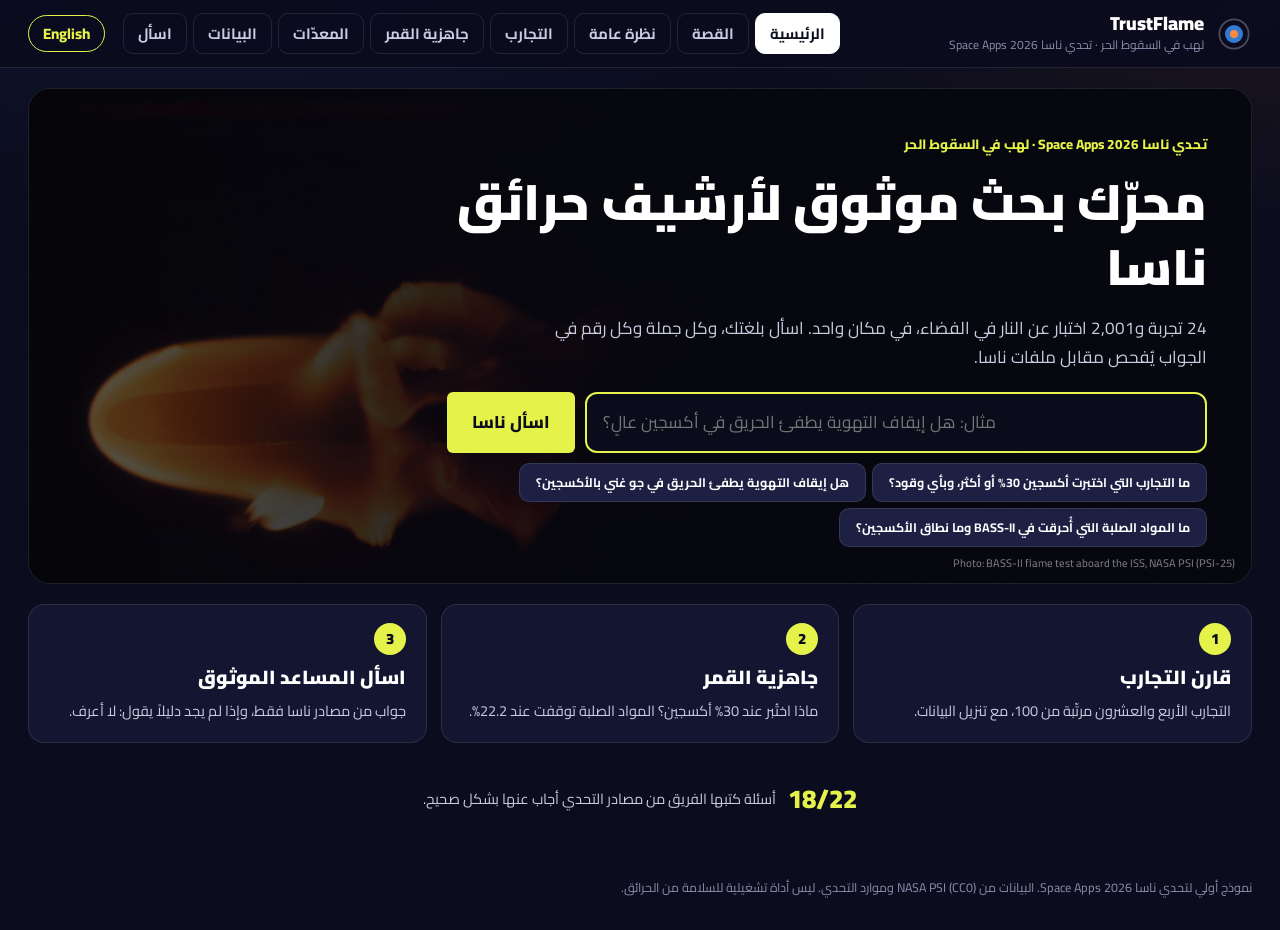
==== commit 72548919: "Simpler home page; tabs back in their earlier order - home: one line ('a trusted search engine for N" ====
--- a/web/index.html
+++ b/web/index.html
@@ -20,12 +20,13 @@
     </div>
     <nav class="tabs" role="tablist">
       <button role="tab" data-view="home" data-i18n="tab_home"></button>
-      <button role="tab" data-view="ask" data-i18n="tab_ask"></button>
+      <button role="tab" data-view="story" data-i18n="tab_story"></button>
+      <button role="tab" data-view="overview" data-i18n="tab_overview"></button>
+      <button role="tab" data-view="investigations" data-i18n="tab_investigations"></button>
       <button role="tab" data-view="moon" data-i18n="tab_moon"></button>
-      <button role="tab" data-view="investigations" data-i18n="tab_investigations"></button>
       <button role="tab" data-view="equipment" data-i18n="tab_equipment"></button>
       <button role="tab" data-view="data" data-i18n="tab_data"></button>
-      <button role="tab" data-view="story" data-i18n="tab_story"></button>
+      <button role="tab" data-view="ask" data-i18n="tab_ask"></button>
     </nav>
     <button id="lang" class="lang-btn" type="button"></button>
   </header>
--- a/web/styles.css
+++ b/web/styles.css
@@ -473,3 +473,12 @@
 .eq-more[open] summary { margin-bottom: 8px; }
 .eq-lessons { display: grid; grid-template-columns: repeat(3, minmax(0, 1fr)); gap: 16px; }
 @media (max-width: 1000px) { .eq-lessons { grid-template-columns: minmax(0, 1fr); } }
+
+/* home: three doors */
+.home-doors { display: grid; grid-template-columns: repeat(3, minmax(0, 1fr)); gap: 14px; }
+@media (max-width: 1000px) { .home-doors { grid-template-columns: minmax(0, 1fr); } }
+.home-door { text-align: start; display: grid; gap: 6px; align-content: start; background: var(--surface); border: 1px solid var(--border); border-radius: 16px; padding: 18px 20px; cursor: pointer; color: var(--text); font: inherit; }
+.home-door:hover { border-color: var(--lime); }
+.home-door-n { width: 32px; height: 32px; border-radius: 50%; display: grid; place-items: center; background: var(--lime); color: var(--lime-ink); font-weight: 900; }
+.home-door b { font-size: 19px; font-weight: 900; } .home-door span:last-child { color: var(--text-2); font-size: 14.5px; }
+p.home-trust { justify-content: center; }
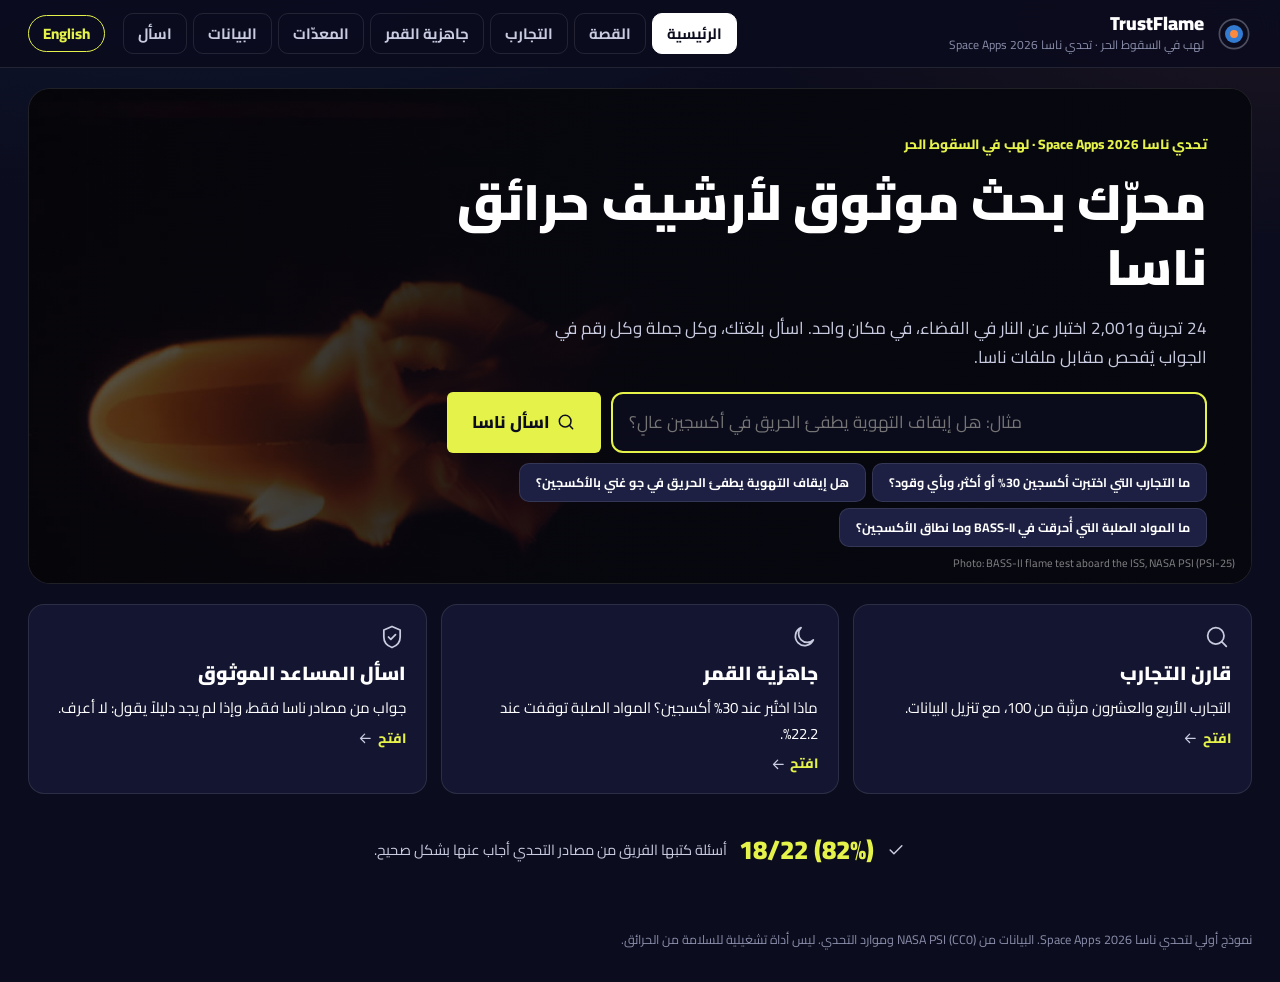
==== commit 7cd0407f: "Remove the Overview tab; its content is on the home page, the story and Moon readiness" ====
--- a/web/index.html
+++ b/web/index.html
@@ -21,7 +21,6 @@
     <nav class="tabs" role="tablist">
       <button role="tab" data-view="home" data-i18n="tab_home"></button>
       <button role="tab" data-view="story" data-i18n="tab_story"></button>
-      <button role="tab" data-view="overview" data-i18n="tab_overview"></button>
       <button role="tab" data-view="investigations" data-i18n="tab_investigations"></button>
       <button role="tab" data-view="moon" data-i18n="tab_moon"></button>
       <button role="tab" data-view="equipment" data-i18n="tab_equipment"></button>
--- a/web/styles.css
+++ b/web/styles.css
@@ -482,3 +482,32 @@
 .home-door-n { width: 32px; height: 32px; border-radius: 50%; display: grid; place-items: center; background: var(--lime); color: var(--lime-ink); font-weight: 900; }
 .home-door b { font-size: 19px; font-weight: 900; } .home-door span:last-child { color: var(--text-2); font-size: 14.5px; }
 p.home-trust { justify-content: center; }
+
+.home-answers { scroll-margin-top: 90px; }
+.home-answers:empty { display: none; }
+
+/* icons */
+.ic { display: inline-grid; place-items: center; flex: none; }
+.ic svg { width: 1.15em; height: 1.15em; display: block; }
+[dir="rtl"] .ic.flip svg { transform: scaleX(-1); }
+.home-door-ic { width: 46px; height: 46px; border-radius: 12px; background: rgba(228, 242, 74, .12); color: var(--lime); }
+.home-door-ic svg { width: 26px; height: 26px; }
+.home-go { display: inline-flex; align-items: center; gap: 4px; color: var(--lime) !important; font-weight: 800; font-size: 13.5px !important; }
+.home-trust-ic { width: 30px; height: 30px; border-radius: 50%; background: rgba(12, 163, 12, .18); color: var(--good-ink); }
+.home-trust-ic svg { width: 18px; height: 18px; }
+.btn .ic svg { width: 20px; height: 20px; }
+.eq-title { display: flex; align-items: center; gap: 10px; }
+.eq-ic { width: 38px; height: 38px; border-radius: 10px; background: rgba(57, 135, 229, .16); color: #7fb0ff; }
+.eq-ic svg { width: 22px; height: 22px; }
+.eq-ic.hot { background: rgba(255, 138, 61, .16); color: var(--flame); }
+
+.eq-media { margin: 0; display: grid; gap: 4px; }
+.eq-media img, .eq-media video { width: 100%; height: 170px; object-fit: cover; border-radius: 12px; background: #05060f; display: block; }
+.eq-media figcaption { font-size: 12px; color: var(--muted); }
+
+/* plain icons: no coloured boxes, same colour as the text */
+.home-door-ic, .eq-ic, .eq-ic.hot, .home-trust-ic { width: auto; height: auto; background: none !important; border-radius: 0; color: var(--text-2) !important; }
+.home-door-ic svg { width: 28px; height: 28px; stroke-width: 1.5; }
+.eq-ic svg { width: 22px; height: 22px; stroke-width: 1.5; }
+.home-trust-ic svg { width: 20px; height: 20px; }
+.home-door-ic { justify-self: start; }
